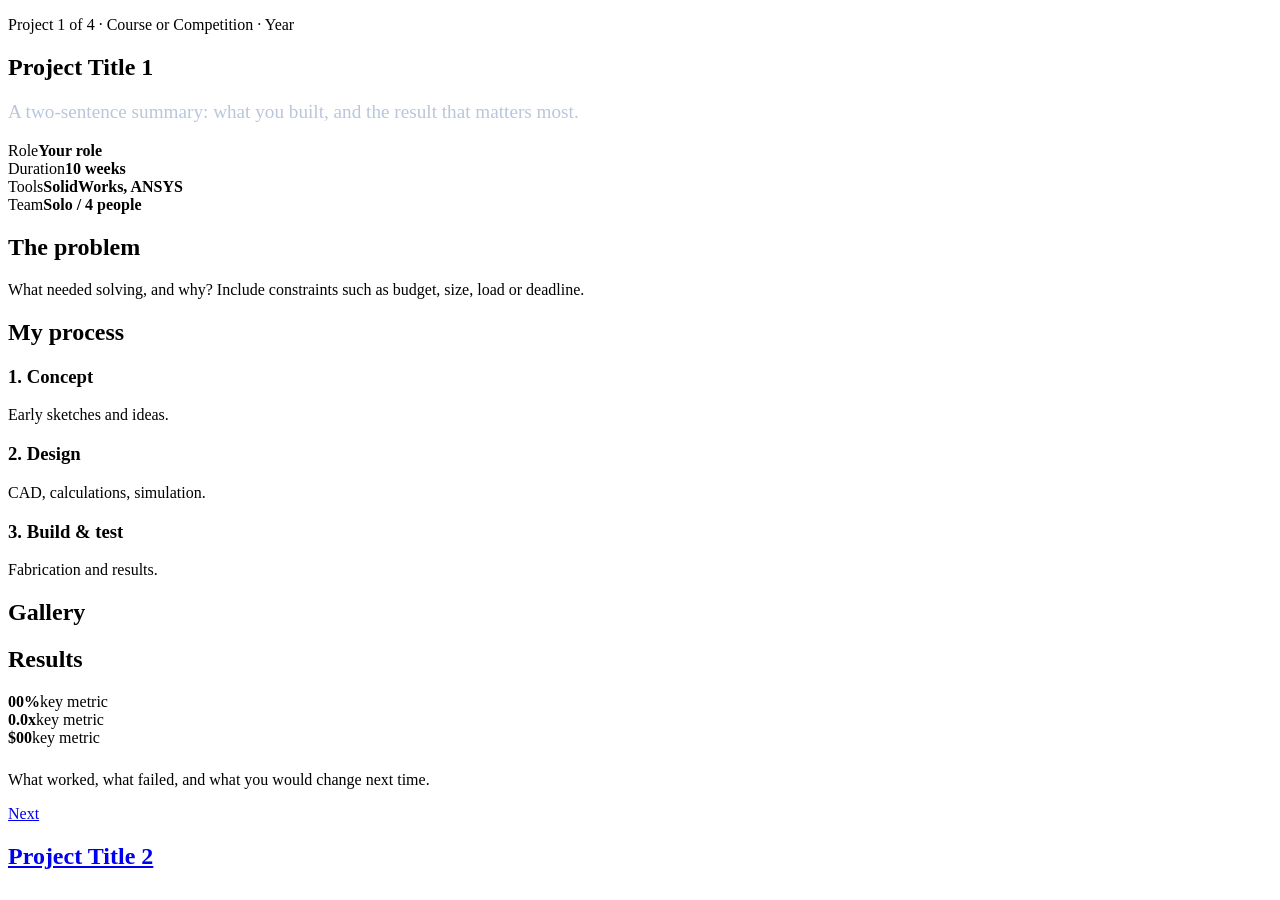
==== project-1.html @ be5bfb6a "Add files via upload" ====
<!doctype html><html lang="en"><head><title>Project Title 1 | Your Name</title><meta charset="utf-8"><meta name="viewport" content="width=device-width,initial-scale=1"><link rel="preconnect" href="https://fonts.googleapis.com"><link rel="preconnect" href="https://fonts.gstatic.com" crossorigin><link href="https://fonts.googleapis.com/css2?family=Bricolage+Grotesque:opsz,wght@12..96,400;12..96,700&family=IBM+Plex+Mono&display=swap" rel="stylesheet"><link rel="stylesheet" href="css/style.css"><script src="js/main.js" defer></script></head><body>
<header id="nav" class="nav"></header>
<main>
<section class="p-hero"><div class="wrap"><p class="mono">Project 1 of 4 · Course or Competition · Year</p>
<h1>Project Title 1</h1><p style="max-width:620px;color:#b9c6db;font-size:1.2rem">A two-sentence summary: what you built, and the result that matters most.</p>
<div class="meta"><div><span class="mono">Role</span><b>Your role</b></div><div><span class="mono">Duration</span><b>10 weeks</b></div><div><span class="mono">Tools</span><b>SolidWorks, ANSYS</b></div><div><span class="mono">Team</span><b>Solo / 4 people</b></div></div>
<figure class="ph rv" data-label="Hero image or render · 1600×900"><!-- <img src="assets/p1-hero.jpg" alt="Describe image"> --></figure></div></section>

<section class="wrap">
<div class="blk rv"><h2>The problem</h2><div><p>What needed solving, and why? Include constraints such as budget, size, load or deadline.</p></div></div>
<div class="blk rv"><h2>My process</h2><div class="steps">
<div><figure class="ph" data-label="Sketch · 800×500"></figure><h3>1. Concept</h3><p>Early sketches and ideas.</p></div>
<div><figure class="ph" data-label="CAD · 800×500"></figure><h3>2. Design</h3><p>CAD, calculations, simulation.</p></div>
<div><figure class="ph" data-label="Prototype · 800×500"></figure><h3>3. Build &amp; test</h3><p>Fabrication and results.</p></div></div></div>
<div class="blk rv"><h2>Gallery</h2><div class="gal"><figure class="ph" data-label="Large image · 1200×900"></figure><figure class="ph" data-label="Detail · 800×500"></figure><figure class="ph" data-label="Detail · 800×500"></figure></div></div>
<div class="blk rv"><h2>Results</h2><div><div class="res"><div><b>00%</b><span class="mono">key metric</span></div><div><b>0.0x</b><span class="mono">key metric</span></div><div><b>$00</b><span class="mono">key metric</span></div></div><p style="margin-top:24px">What worked, what failed, and what you would change next time.</p></div></div>
</section>
<a class="next" href="project-2.html"><span class="mono">Next</span><h2>Project Title 2</h2></a>
</main><footer id="foot"></footer></body></html>
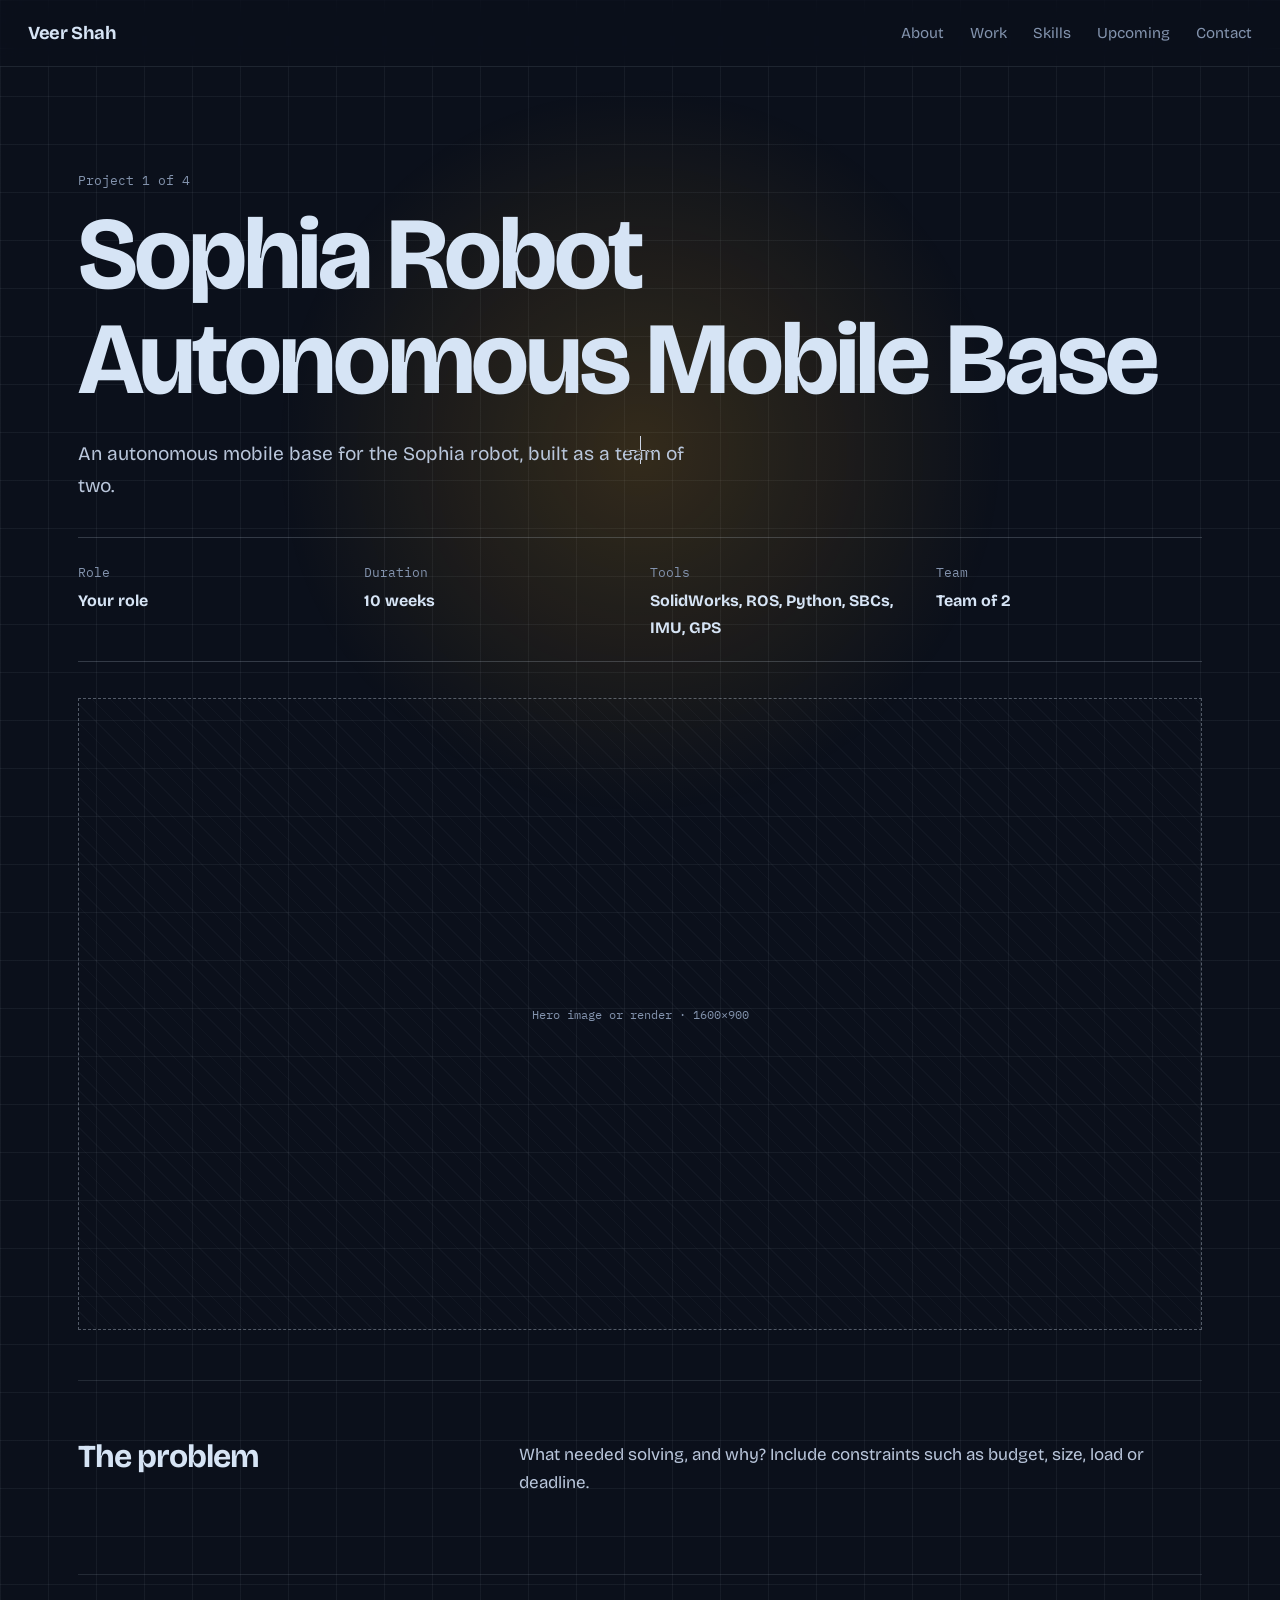
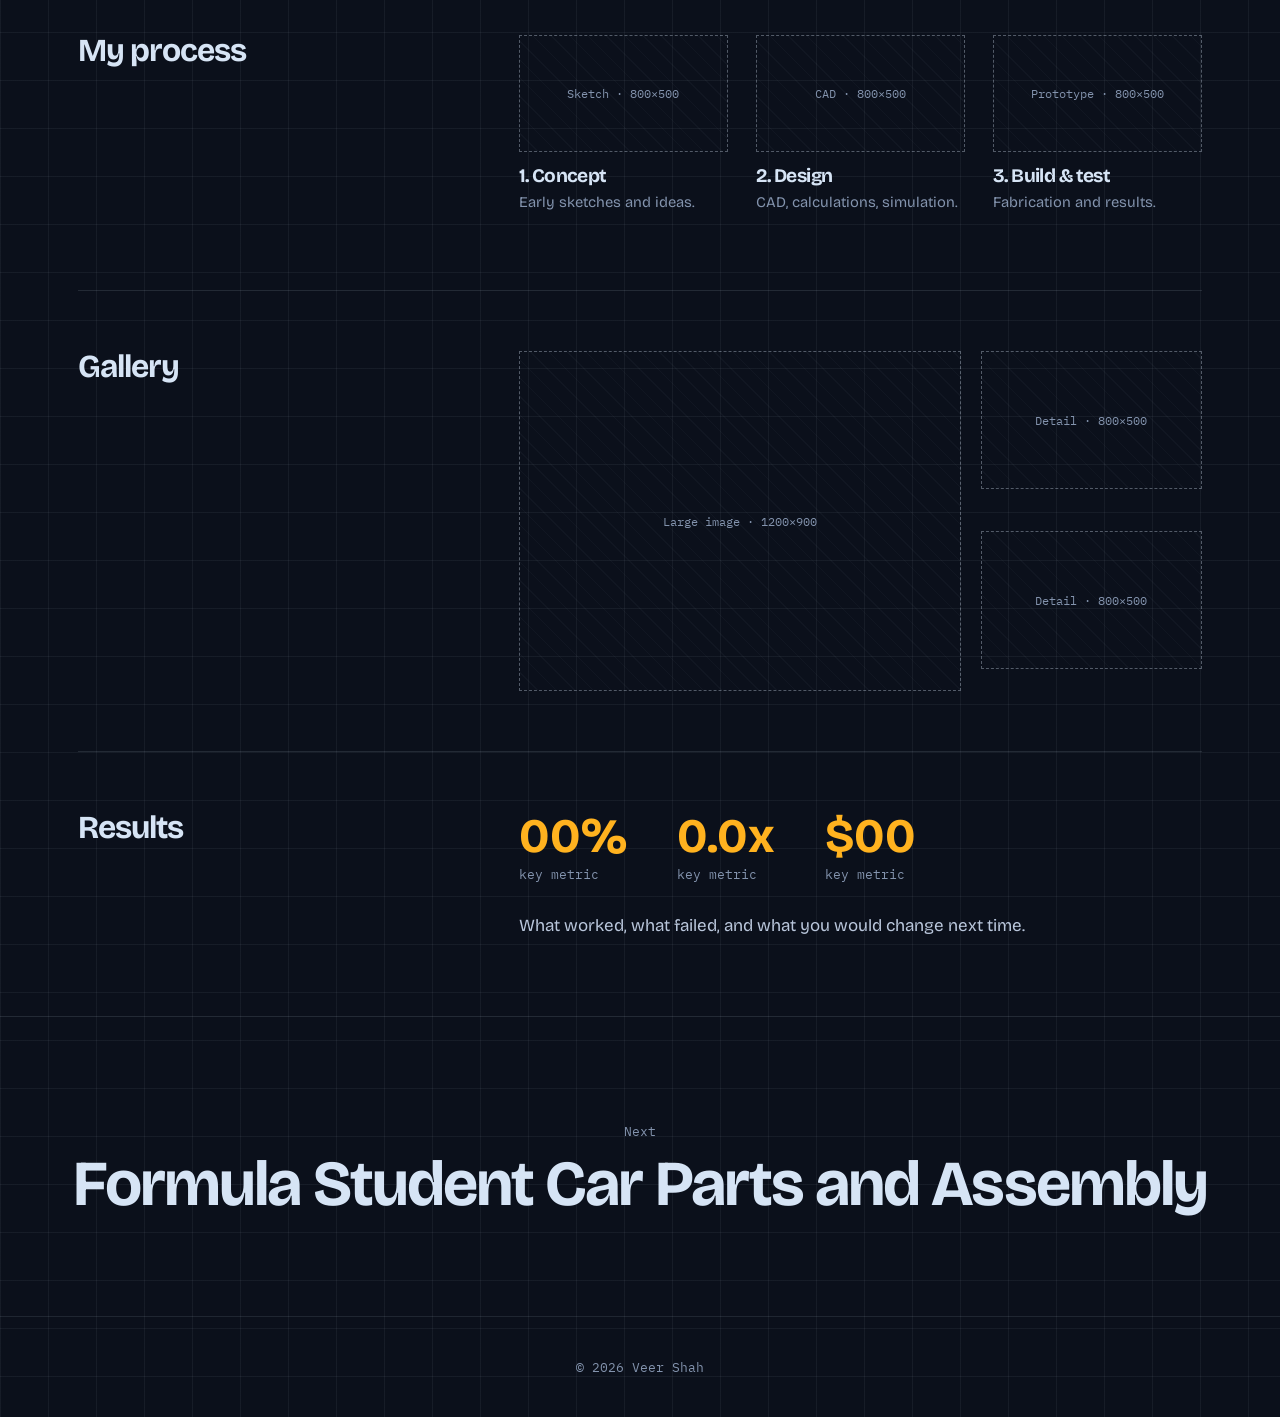
==== commit 9713d5bf: "Add files via upload" ====
--- a/project-1.html
+++ b/project-1.html
@@ -1,9 +1,9 @@
-<!doctype html><html lang="en"><head><title>Project Title 1 | Your Name</title><meta charset="utf-8"><meta name="viewport" content="width=device-width,initial-scale=1"><link rel="preconnect" href="https://fonts.googleapis.com"><link rel="preconnect" href="https://fonts.gstatic.com" crossorigin><link href="https://fonts.googleapis.com/css2?family=Bricolage+Grotesque:opsz,wght@12..96,400;12..96,700&family=IBM+Plex+Mono&display=swap" rel="stylesheet"><link rel="stylesheet" href="css/style.css"><script src="js/main.js" defer></script></head><body>
+<!doctype html><html lang="en"><head><title>Sophia Robot Autonomous Mobile Base | Veer Shah</title><meta charset="utf-8"><meta name="viewport" content="width=device-width,initial-scale=1"><link rel="preconnect" href="https://fonts.googleapis.com"><link rel="preconnect" href="https://fonts.gstatic.com" crossorigin><link href="https://fonts.googleapis.com/css2?family=Bricolage+Grotesque:opsz,wght@12..96,400;12..96,700&family=IBM+Plex+Mono&display=swap" rel="stylesheet"><link rel="stylesheet" href="css/style.css"><script src="js/main.js" defer></script></head><body>
 <header id="nav" class="nav"></header>
 <main>
-<section class="p-hero"><div class="wrap"><p class="mono">Project 1 of 4 · Course or Competition · Year</p>
-<h1>Project Title 1</h1><p style="max-width:620px;color:#b9c6db;font-size:1.2rem">A two-sentence summary: what you built, and the result that matters most.</p>
-<div class="meta"><div><span class="mono">Role</span><b>Your role</b></div><div><span class="mono">Duration</span><b>10 weeks</b></div><div><span class="mono">Tools</span><b>SolidWorks, ANSYS</b></div><div><span class="mono">Team</span><b>Solo / 4 people</b></div></div>
+<section class="p-hero"><div class="wrap"><p class="mono">Project 1 of 4</p>
+<h1>Sophia Robot Autonomous Mobile Base</h1><p style="max-width:620px;color:#b9c6db;font-size:1.2rem">An autonomous mobile base for the Sophia robot, built as a team of two.</p>
+<div class="meta"><div><span class="mono">Role</span><b>Your role</b></div><div><span class="mono">Duration</span><b>10 weeks</b></div><div><span class="mono">Tools</span><b>SolidWorks, ROS, Python, SBCs, IMU, GPS</b></div><div><span class="mono">Team</span><b>Team of 2</b></div></div>
 <figure class="ph rv" data-label="Hero image or render · 1600×900"><!-- <img src="assets/p1-hero.jpg" alt="Describe image"> --></figure></div></section>
 
 <section class="wrap">
@@ -15,5 +15,5 @@
 <div class="blk rv"><h2>Gallery</h2><div class="gal"><figure class="ph" data-label="Large image · 1200×900"></figure><figure class="ph" data-label="Detail · 800×500"></figure><figure class="ph" data-label="Detail · 800×500"></figure></div></div>
 <div class="blk rv"><h2>Results</h2><div><div class="res"><div><b>00%</b><span class="mono">key metric</span></div><div><b>0.0x</b><span class="mono">key metric</span></div><div><b>$00</b><span class="mono">key metric</span></div></div><p style="margin-top:24px">What worked, what failed, and what you would change next time.</p></div></div>
 </section>
-<a class="next" href="project-2.html"><span class="mono">Next</span><h2>Project Title 2</h2></a>
+<a class="next" href="project-2.html"><span class="mono">Next</span><h2>Formula Student Car Parts and Assembly</h2></a>
 </main><footer id="foot"></footer></body></html>
--- a/css/style.css
+++ b/css/style.css
@@ -0,0 +1,79 @@
+/* ===== EDIT COLORS & FONTS HERE ===== */
+:root{--bg:#0b101b;--panel:#121a2b;--line:#d6e4f5;--mute:#8393ad;--acc:#ffb21f;--grid:rgba(214,228,245,.06);
+--disp:'Bricolage Grotesque',system-ui,sans-serif;--mono:'IBM Plex Mono',monospace;--mx:50%;--my:50%}
+*{box-sizing:border-box;margin:0}html{scroll-behavior:smooth}
+body{background:var(--bg);color:var(--line);font:400 17px/1.65 var(--disp);overflow-x:hidden;
+background-image:linear-gradient(var(--grid) 1px,transparent 1px),linear-gradient(90deg,var(--grid) 1px,transparent 1px);background-size:48px 48px}
+body::before{content:"";position:fixed;inset:0;pointer-events:none;z-index:0;
+background:radial-gradient(520px circle at var(--mx) var(--my),rgba(255,178,31,.17),transparent 70%)}
+a{color:inherit;text-decoration:none}main,header,footer,section{position:relative;z-index:1}
+.wrap{max-width:1180px;margin:0 auto;padding:0 28px}
+h1,h2,h3{font-weight:700;line-height:1.02;letter-spacing:-.03em}
+h2{font-size:clamp(2.2rem,5vw,4rem);margin-bottom:28px}
+.mono{font-family:var(--mono);font-size:.8rem;color:var(--mute)}
+.acc{color:var(--acc)}
+.nav{position:fixed;top:0;left:0;right:0;z-index:50;display:flex;justify-content:space-between;align-items:center;padding:18px 28px;backdrop-filter:blur(10px);background:rgba(11,16,27,.6);border-bottom:1px solid rgba(214,228,245,.1)}
+.nav b{font-size:1.15rem;letter-spacing:-.02em}.nav ul{display:flex;gap:26px;list-style:none;padding:0}
+.nav a.l{font-size:.95rem;color:var(--mute);position:relative;transition:color .2s}
+.nav a.l:hover{color:var(--line)}.nav a.l::after{content:"";position:absolute;left:0;bottom:-4px;height:1px;width:0;background:var(--acc);transition:width .3s}.nav a.l:hover::after{width:100%}
+.hero{min-height:100vh;display:flex;align-items:center;overflow:hidden}
+#hero-canvas{position:absolute;inset:0;width:100%;height:100%}
+.hero .wrap{position:relative;pointer-events:none}.hero a{pointer-events:auto}
+.hero h1{font-size:clamp(3.4rem,11vw,9.5rem);margin:14px 0 22px}
+.hero h1 span{display:inline-block;opacity:0;transform:translateY(60%) rotate(4deg);animation:drop .9s cubic-bezier(.2,.9,.2,1) forwards}
+@keyframes drop{to{opacity:1;transform:none}}
+.hero p.sub{max-width:520px;color:var(--mute);font-size:1.15rem}
+.btn{display:inline-block;margin-top:30px;padding:14px 26px;border:1px solid var(--acc);color:var(--acc);font-weight:600;transition:background .25s,color .25s}
+.btn:hover{background:var(--acc);color:var(--bg)}
+.dim{position:absolute;left:28px;right:28px;bottom:34px;display:flex;align-items:center;gap:12px;z-index:2}
+.dim i{flex:1;height:1px;background:var(--mute);transform-origin:left;animation:grow 2s .8s both}
+@keyframes grow{from{transform:scaleX(0)}}
+section.s{padding:130px 0}
+.about{display:grid;grid-template-columns:5fr 6fr;gap:60px;align-items:center}
+.about p{margin-bottom:18px;color:#b9c6db}
+.likes{display:grid;grid-template-columns:repeat(3,1fr);margin-top:34px;border-top:1px solid rgba(214,228,245,.2)}
+.likes div{padding:20px 18px 0 0}.likes h3{font-size:1.1rem;margin-bottom:6px}.likes p{font-size:.9rem;color:var(--mute);margin:0}
+.stats{display:flex;gap:60px;flex-wrap:wrap;margin-top:60px;padding-top:30px;border-top:1px solid rgba(214,228,245,.2)}
+.stats b{display:block;font-size:3.4rem;line-height:1;color:var(--acc)}
+.ph{position:relative;aspect-ratio:16/9;border:1px dashed rgba(214,228,245,.35);background:repeating-linear-gradient(45deg,transparent 0 12px,rgba(214,228,245,.03) 12px 13px);overflow:hidden;display:grid;place-items:center;transition:border-color .3s}
+.ph::after{content:attr(data-label);font:.75rem var(--mono);color:var(--mute);text-align:center;padding:0 12px}
+.ph:has(img)::after{display:none}.ph img{position:absolute;inset:0;width:100%;height:100%;object-fit:cover}
+.ph.sq{aspect-ratio:4/5}
+.cards{display:grid;grid-template-columns:repeat(2,1fr);gap:34px}
+.card{display:block;transition:transform .35s cubic-bezier(.2,.9,.2,1)}
+.card:hover .ph{border-color:var(--acc)}
+.card h3{font-size:1.7rem;margin:16px 0 4px;display:flex;justify-content:space-between}
+.card h3 em{font-style:normal;color:var(--acc);transition:transform .3s}.card:hover h3 em{transform:translate(6px,-6px)}
+.card p{color:var(--mute);font-size:.95rem}
+.tags{display:flex;gap:8px;flex-wrap:wrap;margin-top:10px}.tags span{font:.72rem var(--mono);border:1px solid rgba(214,228,245,.25);padding:3px 10px;color:var(--mute)}
+.card.up{grid-column:1/-1}.card.up .ph{aspect-ratio:21/6;border-color:var(--acc)}
+.marq{overflow:hidden;border-block:1px solid rgba(214,228,245,.2);padding:22px 0;margin-bottom:50px}
+.marq div{display:flex;gap:60px;width:max-content;animation:mq 28s linear infinite;font-size:2.6rem;font-weight:700;letter-spacing:-.03em;color:transparent;-webkit-text-stroke:1px var(--line)}
+@keyframes mq{to{transform:translateX(-50%)}}
+.skills{display:grid;grid-template-columns:repeat(3,1fr);gap:40px}.skills h3{font-size:1.2rem;margin-bottom:12px}
+.skills ul{padding:0}.skills li{list-style:none;display:flex;justify-content:space-between;padding:9px 0;border-bottom:1px solid rgba(214,228,245,.12);font-size:.95rem}
+.skills li i{width:90px;height:4px;background:rgba(214,228,245,.15);align-self:center;position:relative}
+.skills li i::after{content:"";position:absolute;inset:0;width:var(--lv,70%);background:var(--acc);transform-origin:left;transform:scaleX(0);transition:transform 1.2s cubic-bezier(.2,.9,.2,1)}
+.skills.in li i::after{transform:scaleX(1)}
+.contact{text-align:center}.contact a.big{display:inline-block;font-size:clamp(1.8rem,6vw,4.6rem);font-weight:700;letter-spacing:-.03em;border-bottom:2px solid var(--acc);transition:color .3s,transform .2s}
+.contact a.big:hover{color:var(--acc)}.links{display:flex;gap:34px;justify-content:center;margin-top:36px}
+.links a{color:var(--mute);transition:color .2s}.links a:hover{color:var(--acc)}
+footer{padding:36px 28px;text-align:center;border-top:1px solid rgba(214,228,245,.1)}
+.p-hero{padding:170px 0 50px}.p-hero h1{font-size:clamp(2.8rem,8vw,7rem);margin:12px 0 26px}
+.meta{display:grid;grid-template-columns:repeat(4,1fr);gap:20px;margin:36px 0;border-block:1px solid rgba(214,228,245,.2);padding:20px 0}
+.meta b{display:block;font-size:1rem;margin-top:2px}
+.blk{display:grid;grid-template-columns:4fr 7fr;gap:50px;padding:60px 0;border-top:1px solid rgba(214,228,245,.12)}
+.blk h2{font-size:2rem;margin:0}.blk p{color:#b9c6db;margin-bottom:16px;max-width:640px}
+.steps{display:grid;grid-template-columns:repeat(3,1fr);gap:28px}.steps h3{margin:14px 0 4px;font-size:1.2rem}.steps p{font-size:.92rem;color:var(--mute)}
+.gal{display:grid;grid-template-columns:2fr 1fr;gap:20px}.gal .ph:first-child{grid-row:span 2;aspect-ratio:auto;min-height:340px}.gal .ph{aspect-ratio:16/10}
+.res{display:flex;gap:50px;flex-wrap:wrap}.res b{display:block;font-size:3rem;color:var(--acc);line-height:1}
+.next{display:block;padding:100px 0;text-align:center;border-top:1px solid rgba(214,228,245,.12)}
+.next h2{margin:6px 0 0;transition:color .3s}.next:hover h2{color:var(--acc)}
+.bar{height:6px;background:rgba(214,228,245,.15);margin:10px 0 4px}.bar i{display:block;height:100%;background:var(--acc);width:var(--p,40%);transform-origin:left;animation:grow 1.6s both}
+#cur{position:fixed;z-index:99;pointer-events:none;left:0;top:0;mix-blend-mode:difference}
+#cur::before,#cur::after{content:"";position:absolute;background:#fff}#cur::before{left:-14px;top:0;width:28px;height:1px}#cur::after{top:-14px;left:0;height:28px;width:1px}
+#cur span{position:absolute;left:12px;top:10px;font:.65rem var(--mono);color:#fff;white-space:nowrap}
+.rv{opacity:0;transform:translateY(34px);transition:opacity .9s,transform .9s cubic-bezier(.2,.9,.2,1)}.rv.in{opacity:1;transform:none}
+:focus-visible{outline:2px solid var(--acc);outline-offset:4px}
+@media(max-width:820px){.about,.blk,.cards,.skills,.steps,.gal{grid-template-columns:1fr}.meta{grid-template-columns:1fr 1fr}.likes{grid-template-columns:1fr}.nav ul{display:none}#cur{display:none}}
+@media(prefers-reduced-motion:reduce){*{animation:none!important;transition:none!important}.rv,.hero h1 span{opacity:1;transform:none}}
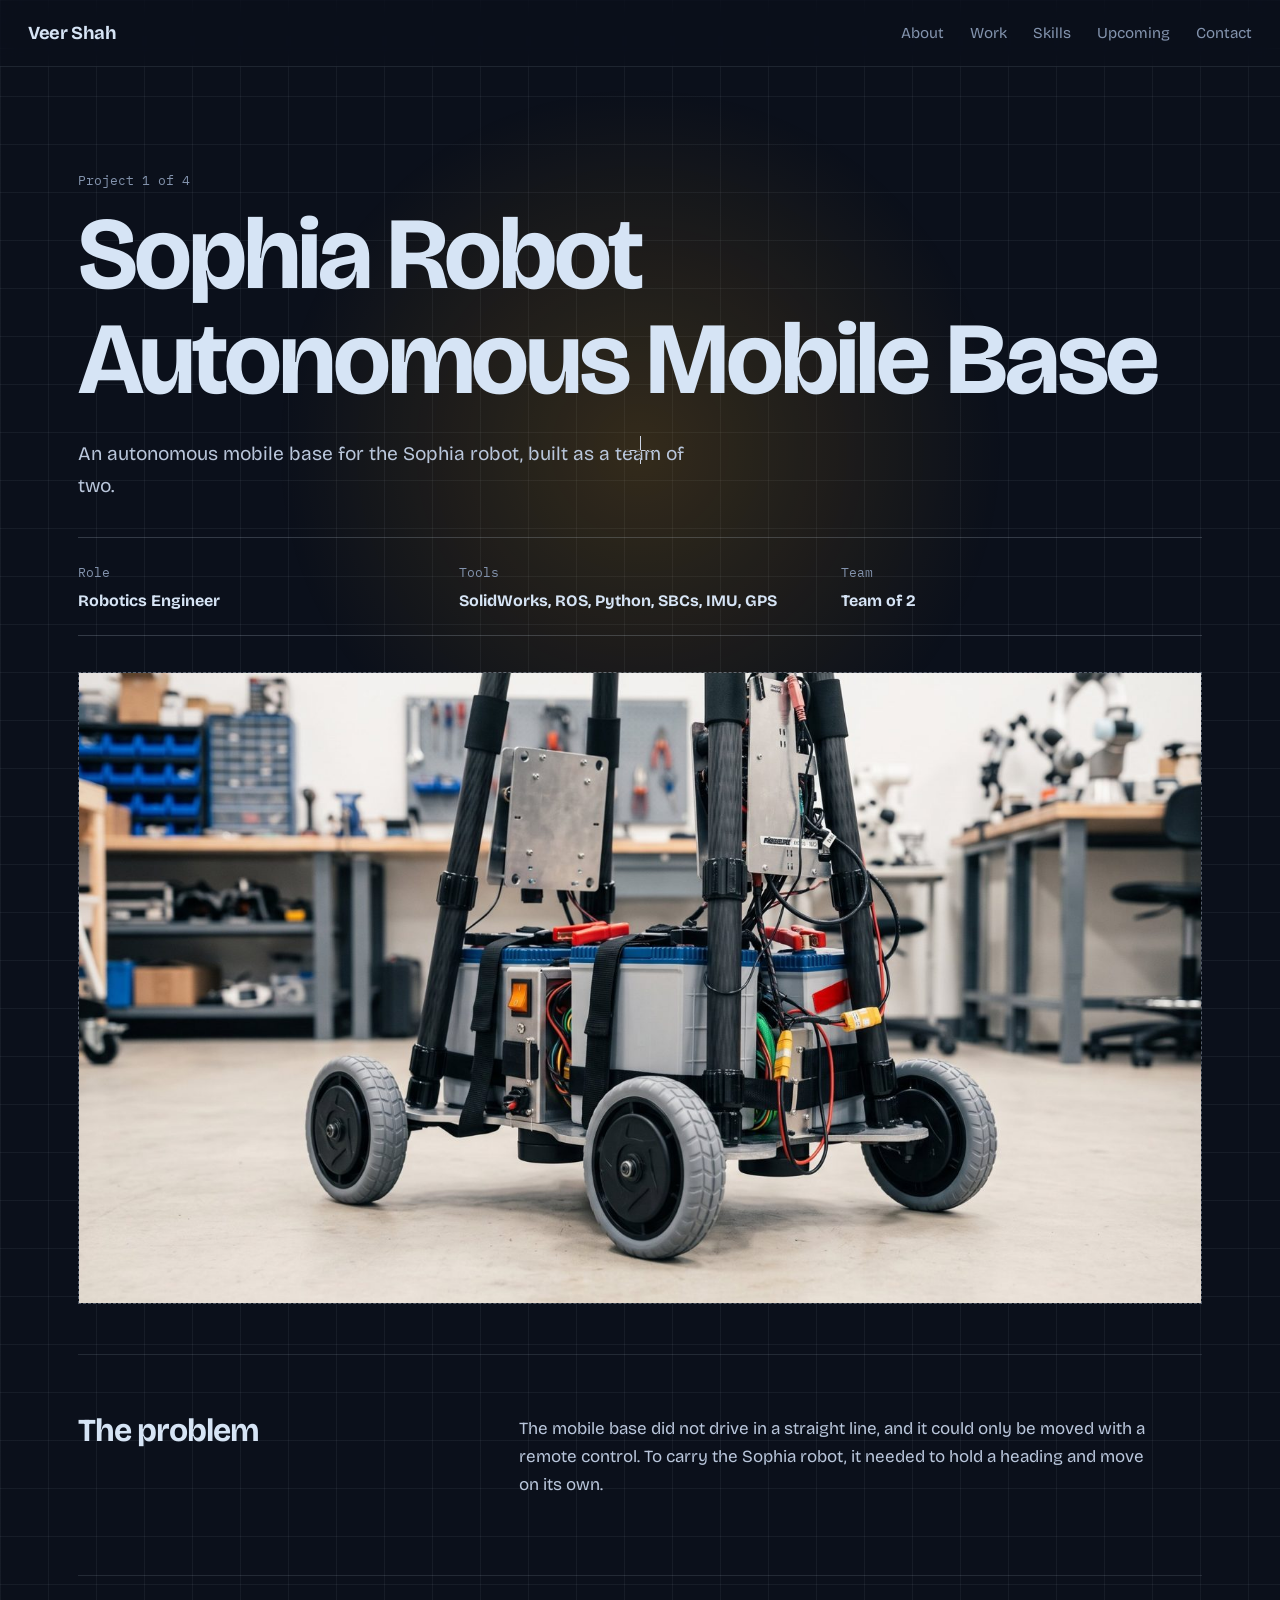
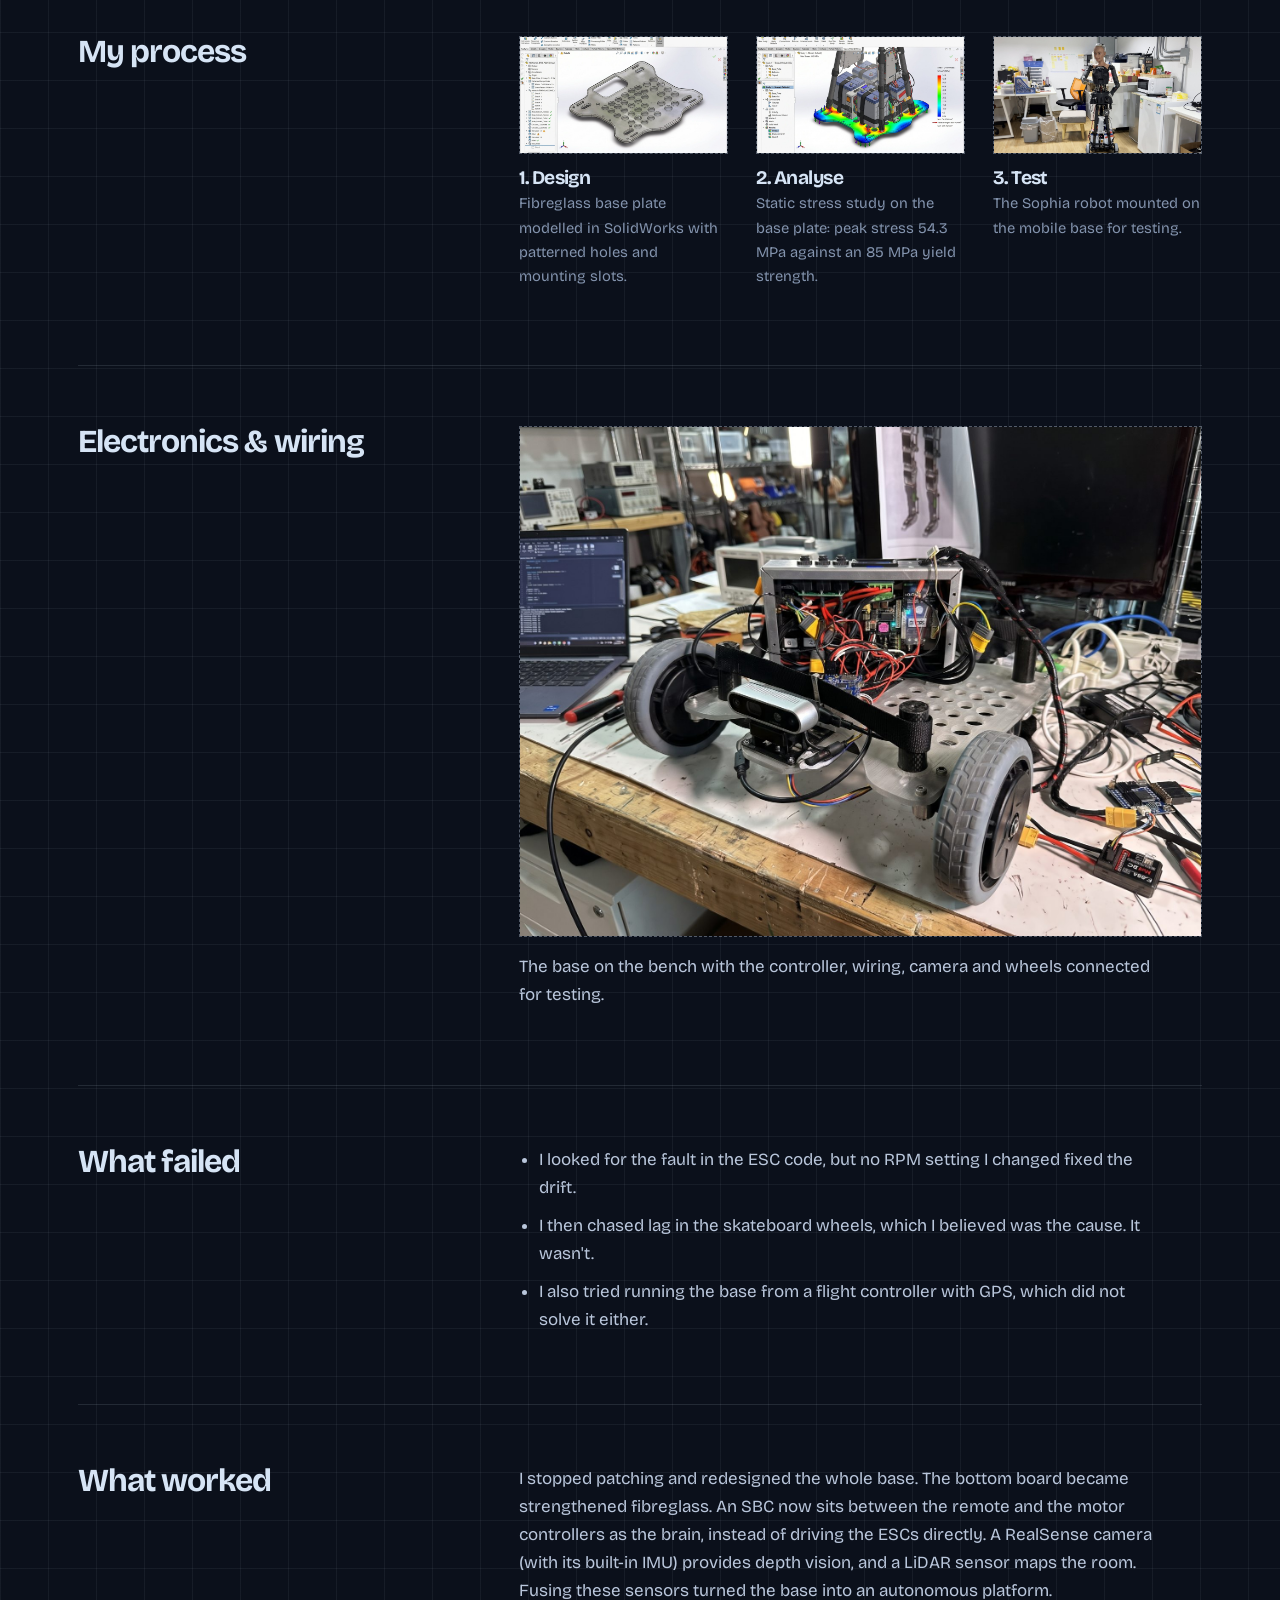
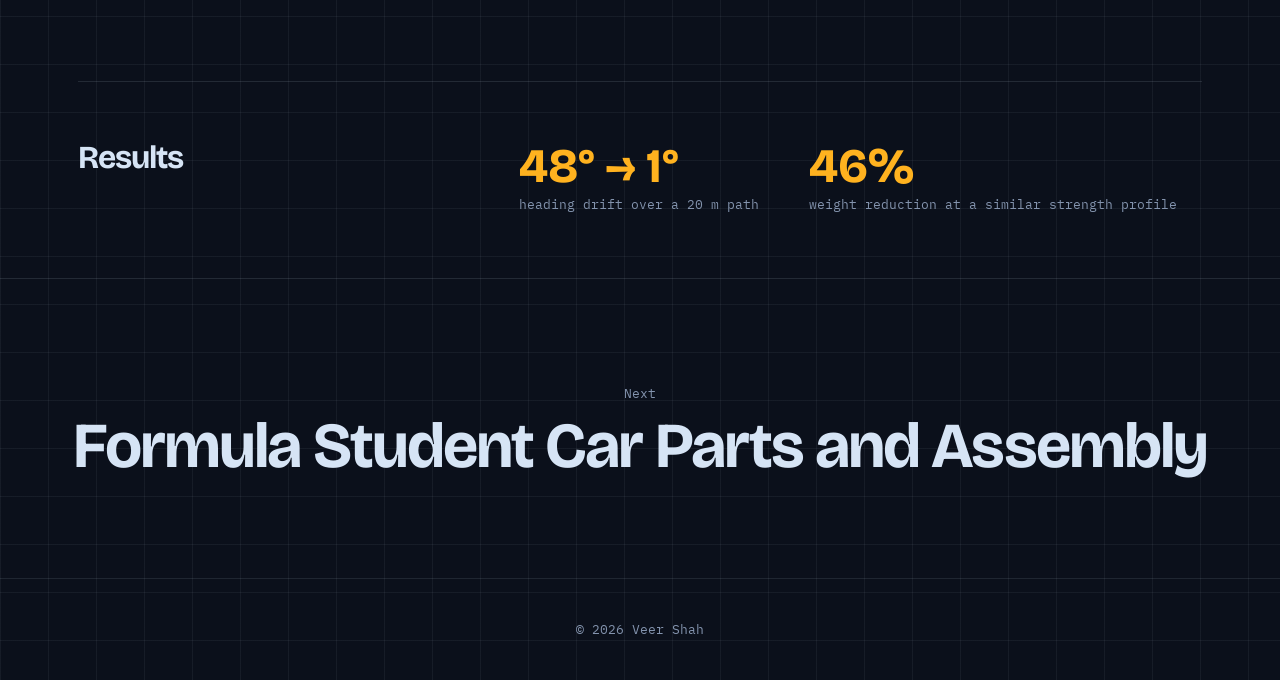
==== commit c34f2ee3: "Add files via upload" ====
--- a/project-1.html
+++ b/project-1.html
@@ -3,17 +3,16 @@
 <main>
 <section class="p-hero"><div class="wrap"><p class="mono">Project 1 of 4</p>
 <h1>Sophia Robot Autonomous Mobile Base</h1><p style="max-width:620px;color:#b9c6db;font-size:1.2rem">An autonomous mobile base for the Sophia robot, built as a team of two.</p>
-<div class="meta"><div><span class="mono">Role</span><b>Your role</b></div><div><span class="mono">Duration</span><b>10 weeks</b></div><div><span class="mono">Tools</span><b>SolidWorks, ROS, Python, SBCs, IMU, GPS</b></div><div><span class="mono">Team</span><b>Team of 2</b></div></div>
-<figure class="ph rv" data-label="Hero image or render · 1600×900"><!-- <img src="assets/p1-hero.jpg" alt="Describe image"> --></figure></div></section>
+<div class="meta" style="grid-template-columns:repeat(3,1fr)"><div><span class="mono">Role</span><b>Robotics Engineer</b></div><div><span class="mono">Tools</span><b>SolidWorks, ROS, Python, SBCs, IMU, GPS</b></div><div><span class="mono">Team</span><b>Team of 2</b></div></div>
+<figure class="ph rv"><img src="assets/p1-hero.jpg" alt="Sophia robot mobile base with four wheels, batteries and carbon fibre tripod legs" ></figure></div></section>
 
 <section class="wrap">
-<div class="blk rv"><h2>The problem</h2><div><p>What needed solving, and why? Include constraints such as budget, size, load or deadline.</p></div></div>
-<div class="blk rv"><h2>My process</h2><div class="steps">
-<div><figure class="ph" data-label="Sketch · 800×500"></figure><h3>1. Concept</h3><p>Early sketches and ideas.</p></div>
-<div><figure class="ph" data-label="CAD · 800×500"></figure><h3>2. Design</h3><p>CAD, calculations, simulation.</p></div>
-<div><figure class="ph" data-label="Prototype · 800×500"></figure><h3>3. Build &amp; test</h3><p>Fabrication and results.</p></div></div></div>
-<div class="blk rv"><h2>Gallery</h2><div class="gal"><figure class="ph" data-label="Large image · 1200×900"></figure><figure class="ph" data-label="Detail · 800×500"></figure><figure class="ph" data-label="Detail · 800×500"></figure></div></div>
-<div class="blk rv"><h2>Results</h2><div><div class="res"><div><b>00%</b><span class="mono">key metric</span></div><div><b>0.0x</b><span class="mono">key metric</span></div><div><b>$00</b><span class="mono">key metric</span></div></div><p style="margin-top:24px">What worked, what failed, and what you would change next time.</p></div></div>
+<div class="blk rv"><h2>The problem</h2><div><p>The mobile base did not drive in a straight line, and it could only be moved with a remote control. To carry the Sophia robot, it needed to hold a heading and move on its own.</p></div></div>
+<div class="blk rv"><h2>My process</h2><div class="steps"><div><figure class="ph"><img src="assets/p1-cad.jpg" alt="SolidWorks model of the fiberglass base plate" loading="lazy"></figure><h3>1. Design</h3><p>Fibreglass base plate modelled in SolidWorks with patterned holes and mounting slots.</p></div><div><figure class="ph"><img src="assets/p1-fea.jpg" alt="SolidWorks Simulation stress plot on the base plate" loading="lazy"></figure><h3>2. Analyse</h3><p>Static stress study on the base plate: peak stress 54.3 MPa against an 85 MPa yield strength.</p></div><div><figure class="ph"><img src="assets/p1-testing.jpg" alt="Sophia robot standing on the mobile base during testing" loading="lazy"></figure><h3>3. Test</h3><p>The Sophia robot mounted on the mobile base for testing.</p></div></div></div>
+<div class="blk rv"><h2>Electronics &amp; wiring</h2><div><figure class="ph fit"><img src="assets/p1-wiring.jpg" alt="Mobile base on the workbench with controller, wiring, camera and wheels" loading="lazy"></figure><p style="margin-top:16px">The base on the bench with the controller, wiring, camera and wheels connected for testing.</p></div></div>
+<div class="blk rv"><h2>What failed</h2><div><ul><li>I looked for the fault in the ESC code, but no RPM setting I changed fixed the drift.</li><li>I then chased lag in the skateboard wheels, which I believed was the cause. It wasn't.</li><li>I also tried running the base from a flight controller with GPS, which did not solve it either.</li></ul></div></div>
+<div class="blk rv"><h2>What worked</h2><div><p>I stopped patching and redesigned the whole base. The bottom board became strengthened fibreglass. An SBC now sits between the remote and the motor controllers as the brain, instead of driving the ESCs directly. A RealSense camera (with its built-in IMU) provides depth vision, and a LiDAR sensor maps the room. Fusing these sensors turned the base into an autonomous platform.</p></div></div>
+<div class="blk rv"><h2>Results</h2><div><div class="res"><div><b>48° → 1°</b><span class="mono">heading drift over a 20 m path</span></div><div><b>46%</b><span class="mono">weight reduction at a similar strength profile</span></div></div></div></div>
 </section>
 <a class="next" href="project-2.html"><span class="mono">Next</span><h2>Formula Student Car Parts and Assembly</h2></a>
 </main><footer id="foot"></footer></body></html>
--- a/css/style.css
+++ b/css/style.css
@@ -77,3 +77,5 @@
 :focus-visible{outline:2px solid var(--acc);outline-offset:4px}
 @media(max-width:820px){.about,.blk,.cards,.skills,.steps,.gal{grid-template-columns:1fr}.meta{grid-template-columns:1fr 1fr}.likes{grid-template-columns:1fr}.nav ul{display:none}#cur{display:none}}
 @media(prefers-reduced-motion:reduce){*{animation:none!important;transition:none!important}.rv,.hero h1 span{opacity:1;transform:none}}
+.ph.fit{aspect-ratio:auto;display:block}.ph.fit img{position:static;height:auto;display:block}
+.blk ul{padding-left:20px;color:#b9c6db;max-width:640px}.blk li{margin-bottom:10px}
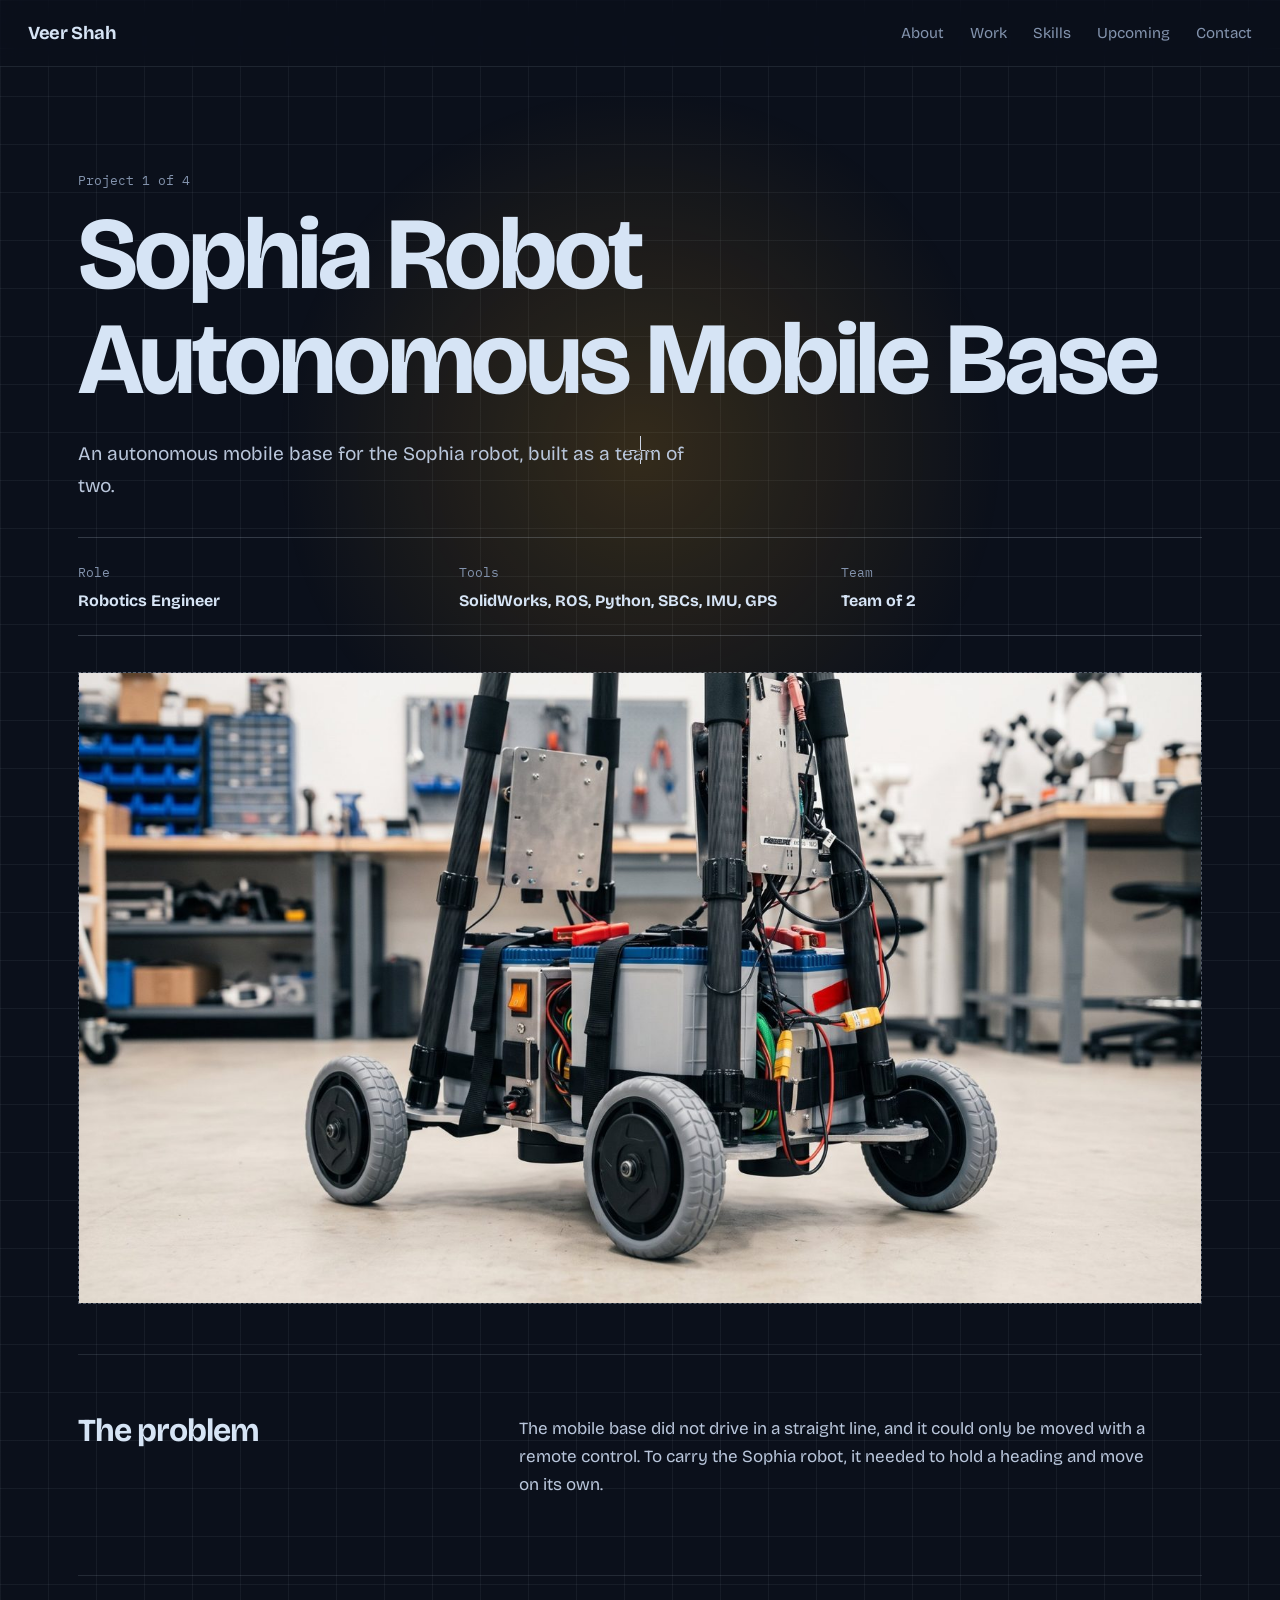
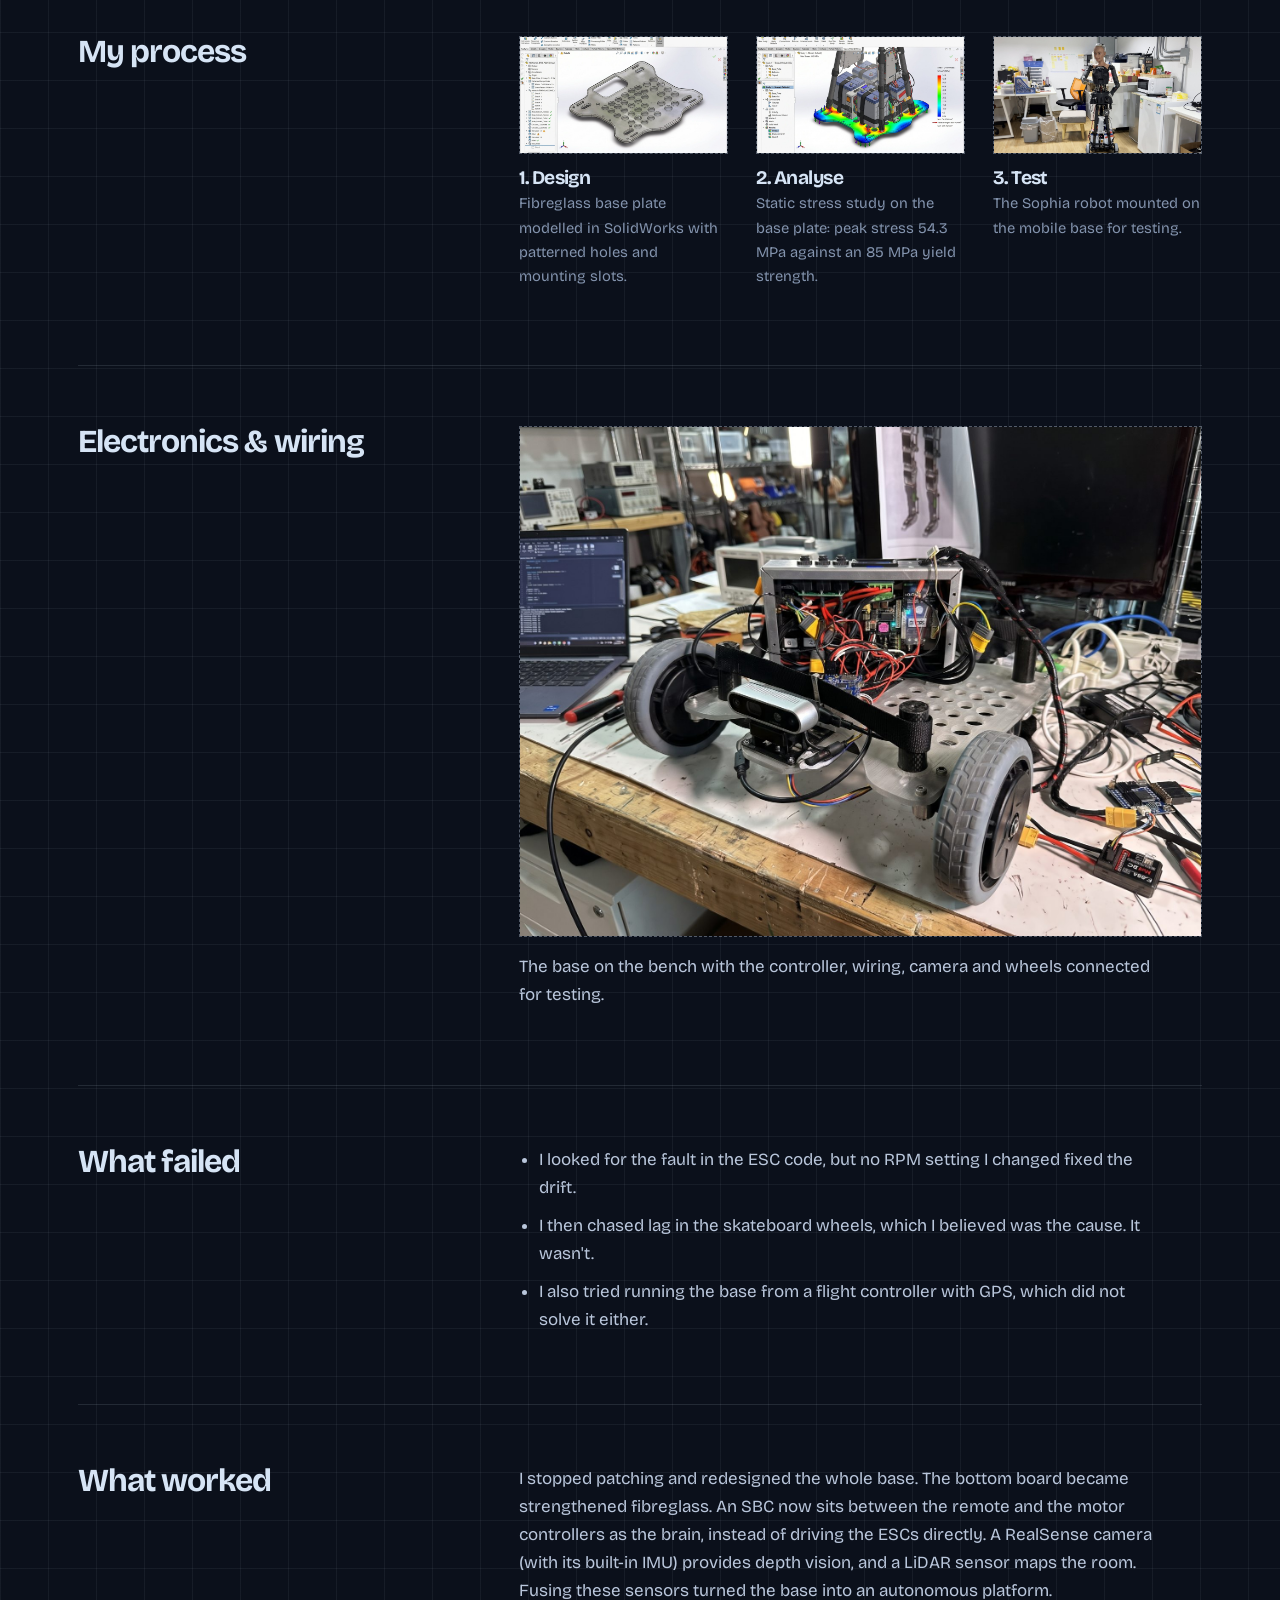
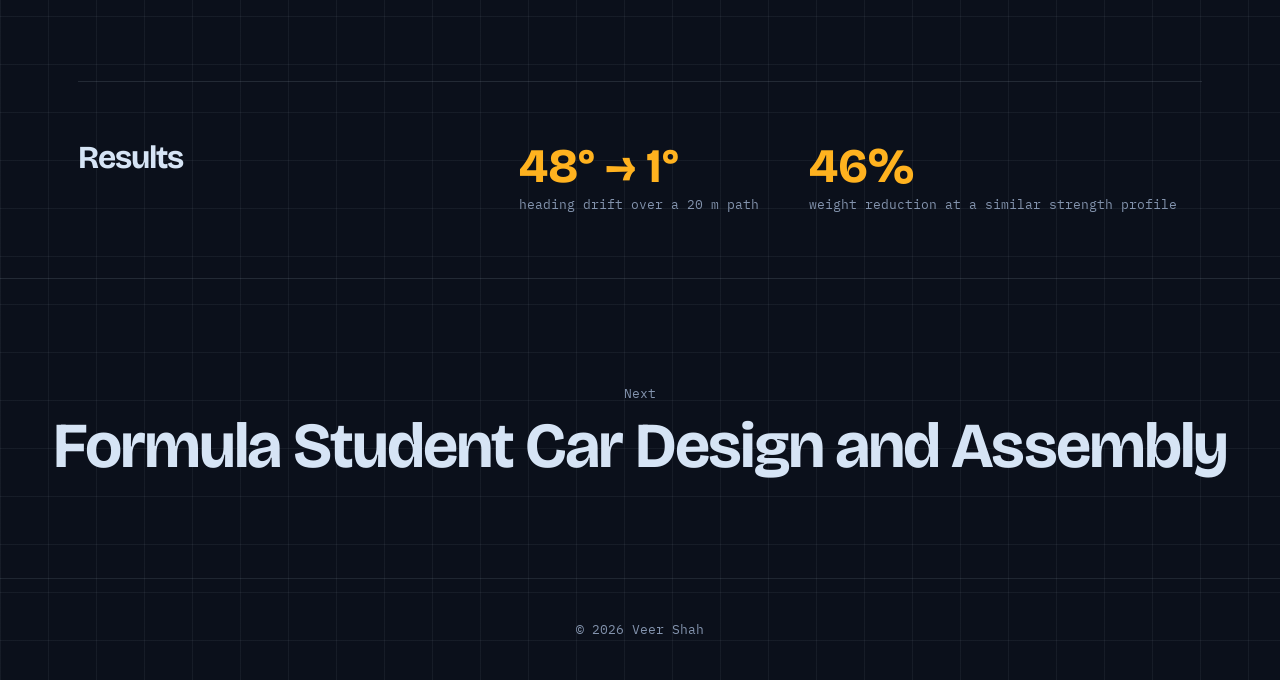
==== commit 5f41a4a2: "Add files via upload" ====
--- a/project-1.html
+++ b/project-1.html
@@ -14,5 +14,5 @@
 <div class="blk rv"><h2>What worked</h2><div><p>I stopped patching and redesigned the whole base. The bottom board became strengthened fibreglass. An SBC now sits between the remote and the motor controllers as the brain, instead of driving the ESCs directly. A RealSense camera (with its built-in IMU) provides depth vision, and a LiDAR sensor maps the room. Fusing these sensors turned the base into an autonomous platform.</p></div></div>
 <div class="blk rv"><h2>Results</h2><div><div class="res"><div><b>48° → 1°</b><span class="mono">heading drift over a 20 m path</span></div><div><b>46%</b><span class="mono">weight reduction at a similar strength profile</span></div></div></div></div>
 </section>
-<a class="next" href="project-2.html"><span class="mono">Next</span><h2>Formula Student Car Parts and Assembly</h2></a>
+<a class="next" href="project-2.html"><span class="mono">Next</span><h2>Formula Student Car Design and Assembly</h2></a>
 </main><footer id="foot"></footer></body></html>
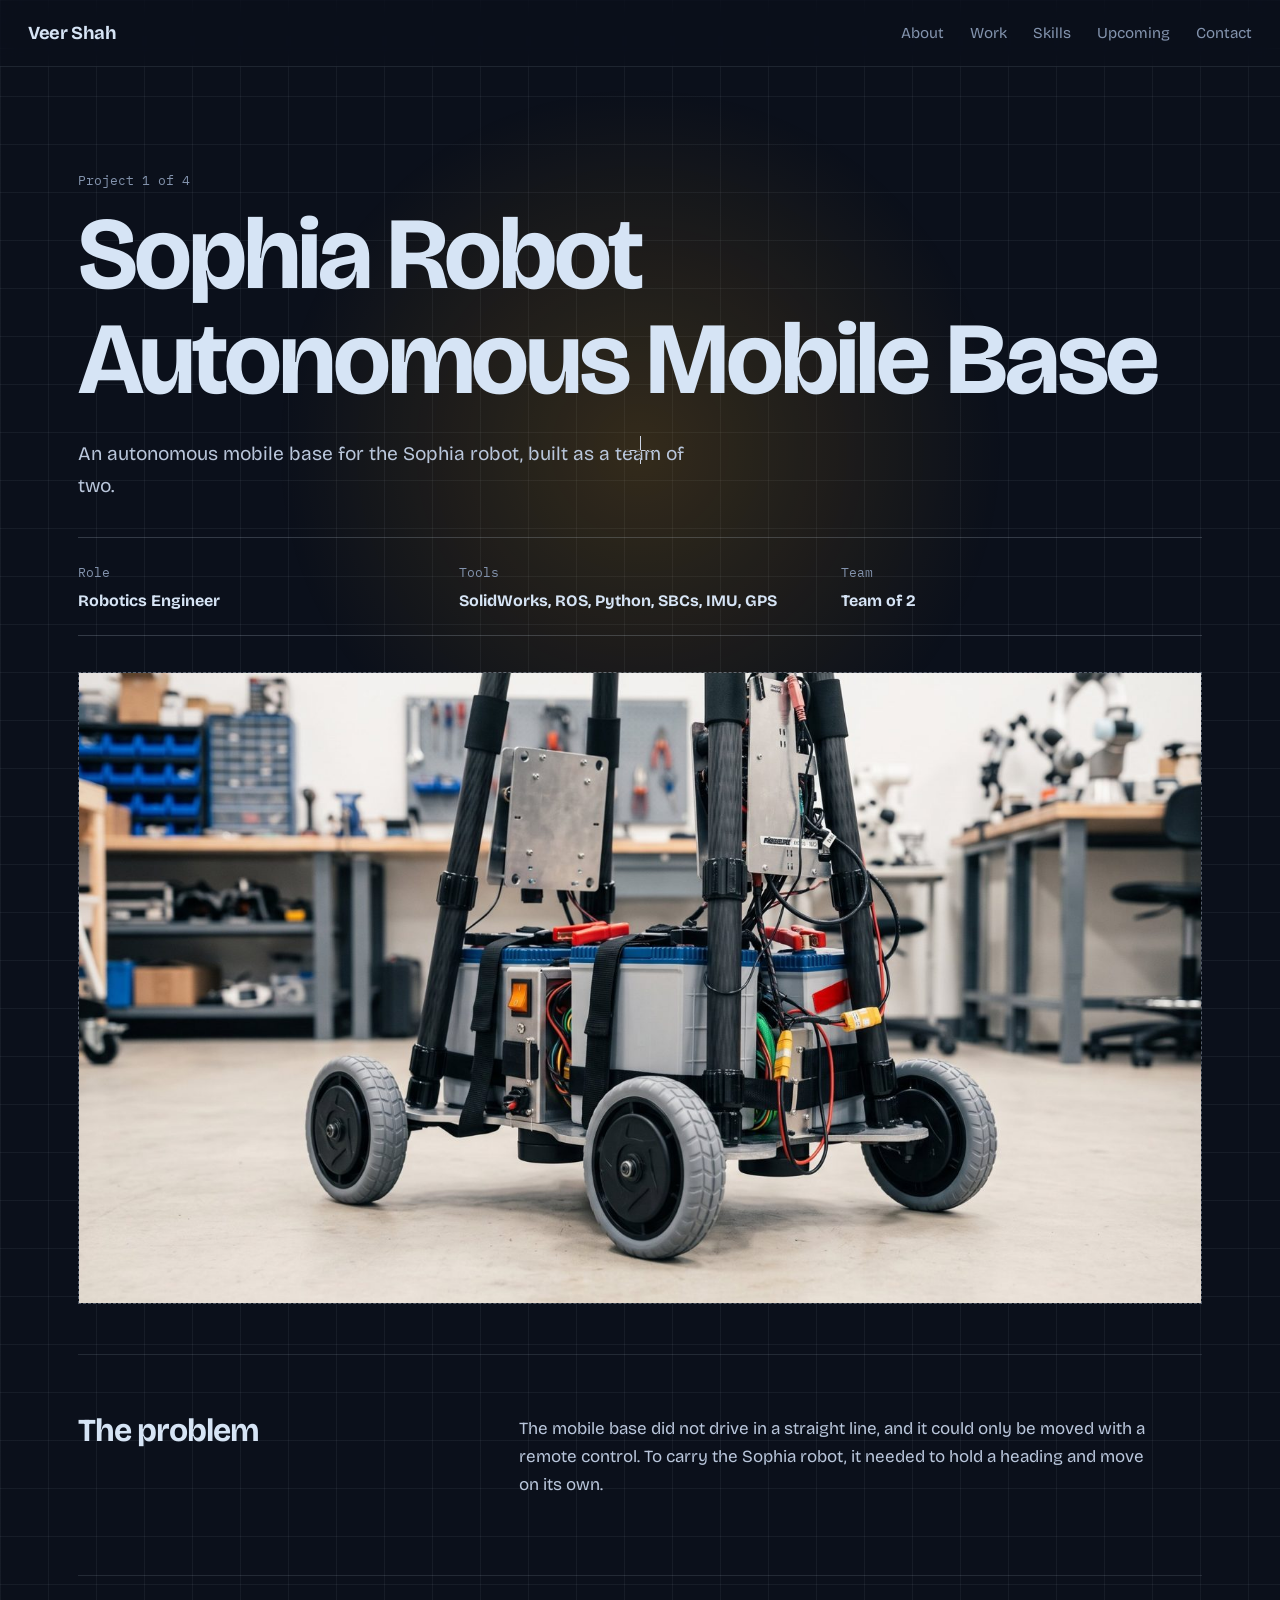
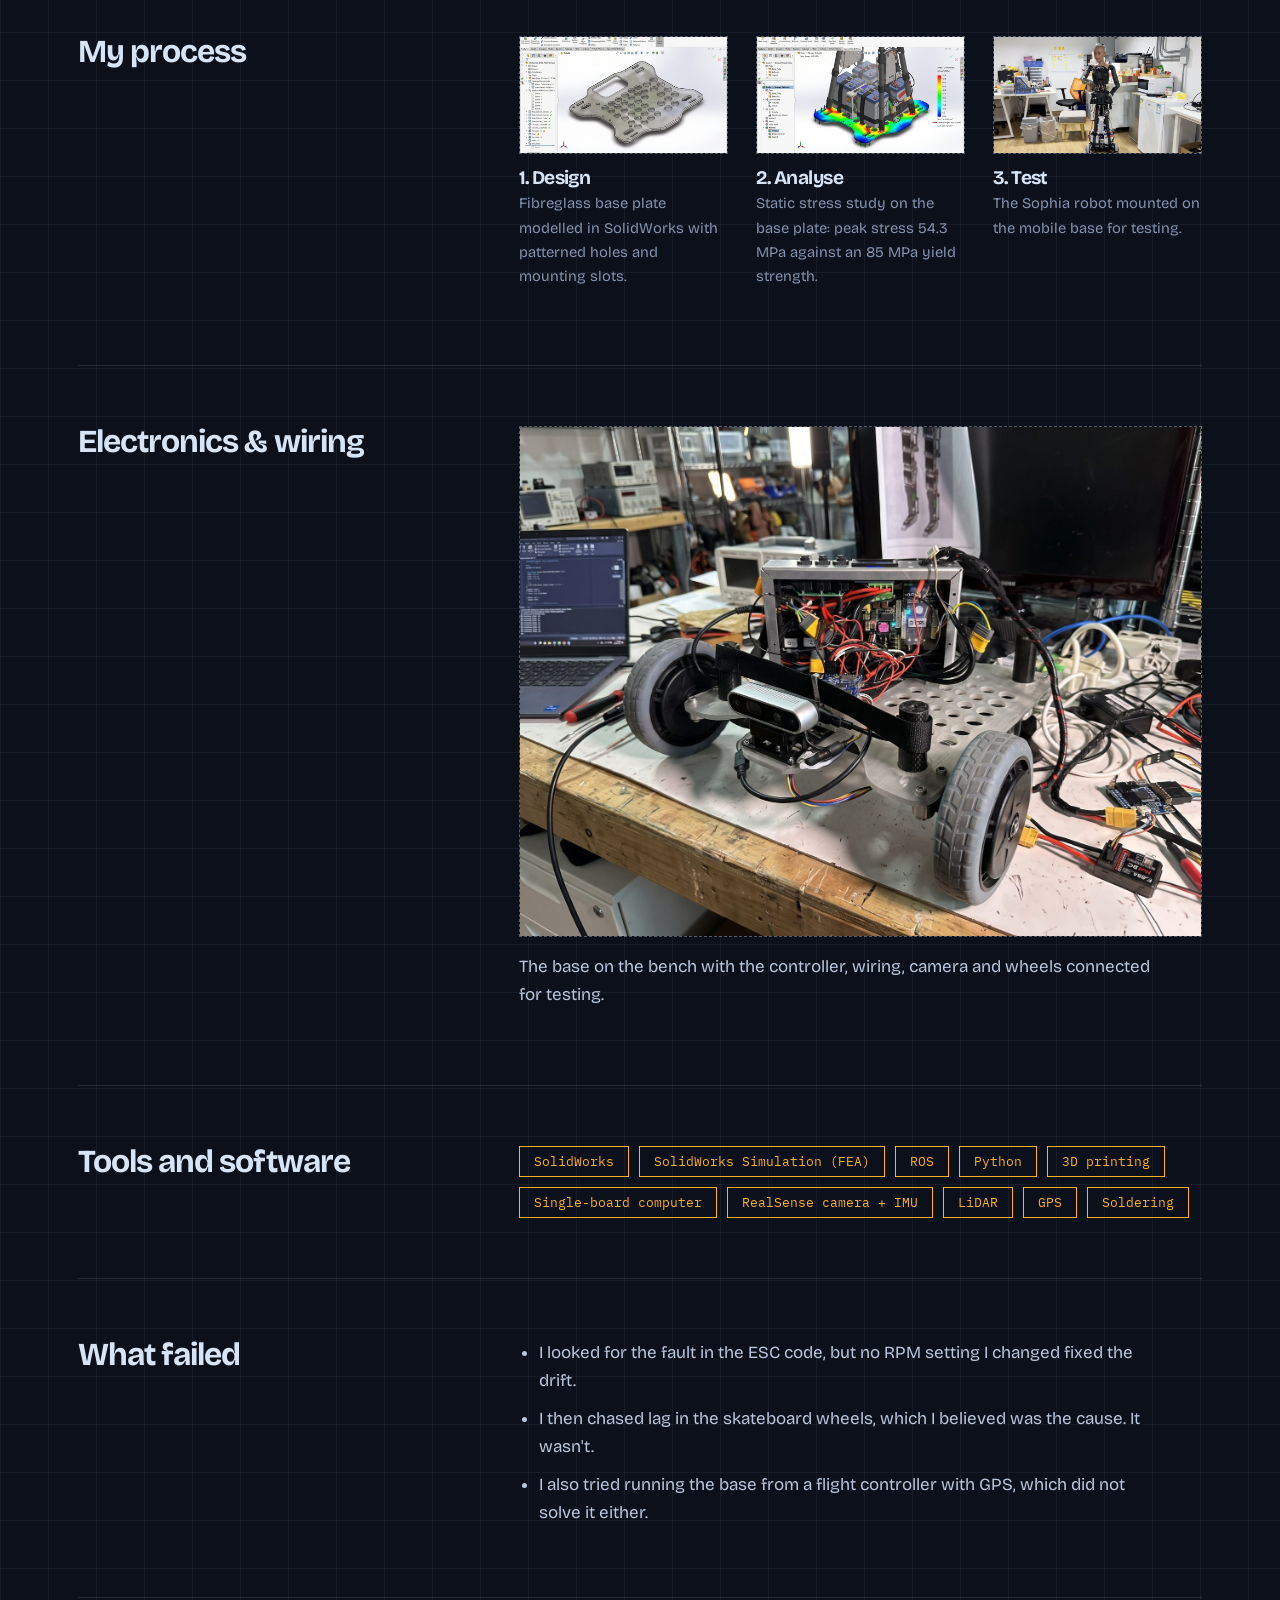
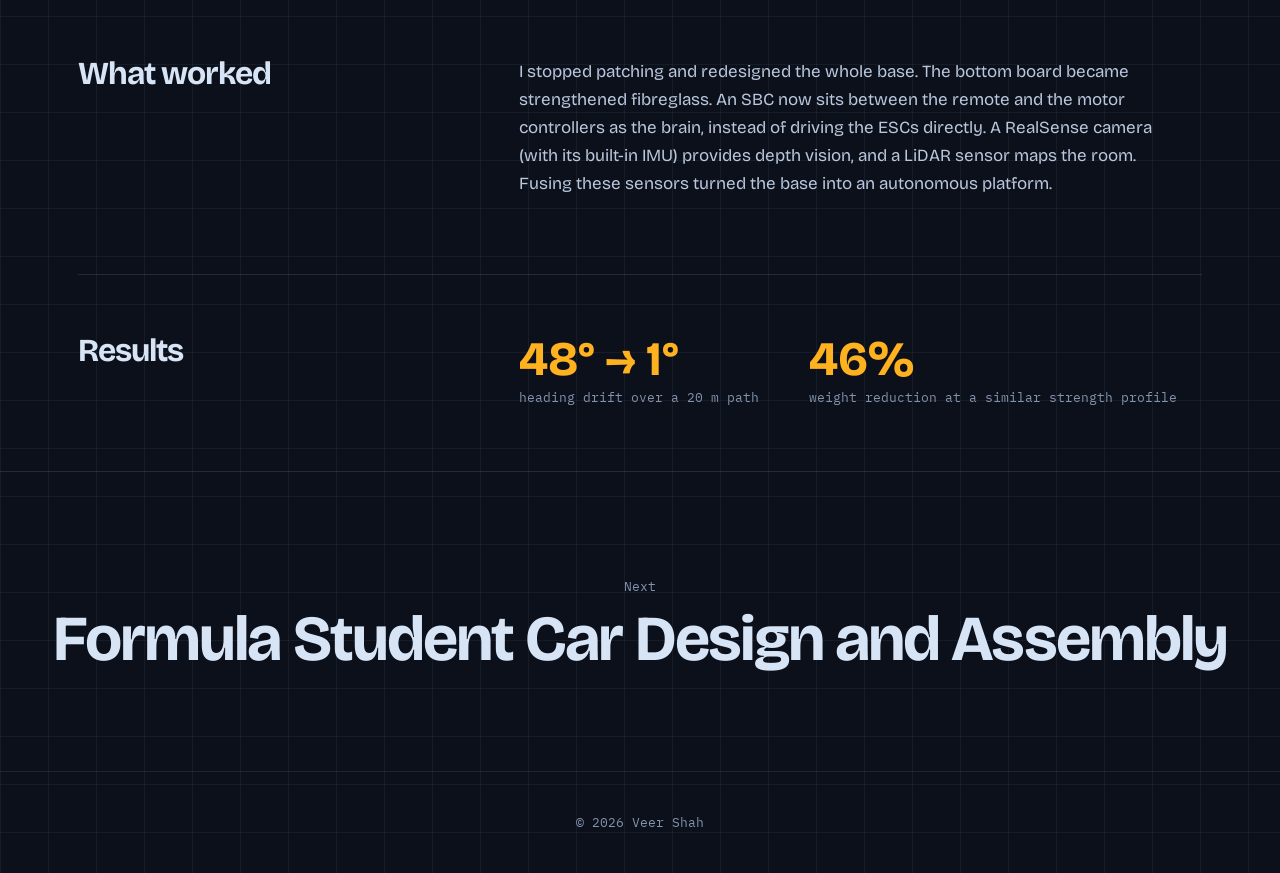
==== commit 8d89a51b: "Add files via upload" ====
--- a/project-1.html
+++ b/project-1.html
@@ -10,6 +10,7 @@
 <div class="blk rv"><h2>The problem</h2><div><p>The mobile base did not drive in a straight line, and it could only be moved with a remote control. To carry the Sophia robot, it needed to hold a heading and move on its own.</p></div></div>
 <div class="blk rv"><h2>My process</h2><div class="steps"><div><figure class="ph"><img src="assets/p1-cad.jpg" alt="SolidWorks model of the fiberglass base plate" loading="lazy"></figure><h3>1. Design</h3><p>Fibreglass base plate modelled in SolidWorks with patterned holes and mounting slots.</p></div><div><figure class="ph"><img src="assets/p1-fea.jpg" alt="SolidWorks Simulation stress plot on the base plate" loading="lazy"></figure><h3>2. Analyse</h3><p>Static stress study on the base plate: peak stress 54.3 MPa against an 85 MPa yield strength.</p></div><div><figure class="ph"><img src="assets/p1-testing.jpg" alt="Sophia robot standing on the mobile base during testing" loading="lazy"></figure><h3>3. Test</h3><p>The Sophia robot mounted on the mobile base for testing.</p></div></div></div>
 <div class="blk rv"><h2>Electronics &amp; wiring</h2><div><figure class="ph fit"><img src="assets/p1-wiring.jpg" alt="Mobile base on the workbench with controller, wiring, camera and wheels" loading="lazy"></figure><p style="margin-top:16px">The base on the bench with the controller, wiring, camera and wheels connected for testing.</p></div></div>
+<div class="blk rv"><h2>Tools and software</h2><div><div class="chips"><span>SolidWorks</span><span>SolidWorks Simulation (FEA)</span><span>ROS</span><span>Python</span><span>3D printing</span><span>Single-board computer</span><span>RealSense camera + IMU</span><span>LiDAR</span><span>GPS</span><span>Soldering</span></div></div></div>
 <div class="blk rv"><h2>What failed</h2><div><ul><li>I looked for the fault in the ESC code, but no RPM setting I changed fixed the drift.</li><li>I then chased lag in the skateboard wheels, which I believed was the cause. It wasn't.</li><li>I also tried running the base from a flight controller with GPS, which did not solve it either.</li></ul></div></div>
 <div class="blk rv"><h2>What worked</h2><div><p>I stopped patching and redesigned the whole base. The bottom board became strengthened fibreglass. An SBC now sits between the remote and the motor controllers as the brain, instead of driving the ESCs directly. A RealSense camera (with its built-in IMU) provides depth vision, and a LiDAR sensor maps the room. Fusing these sensors turned the base into an autonomous platform.</p></div></div>
 <div class="blk rv"><h2>Results</h2><div><div class="res"><div><b>48° → 1°</b><span class="mono">heading drift over a 20 m path</span></div><div><b>46%</b><span class="mono">weight reduction at a similar strength profile</span></div></div></div></div>
--- a/css/style.css
+++ b/css/style.css
@@ -79,3 +79,14 @@
 @media(prefers-reduced-motion:reduce){*{animation:none!important;transition:none!important}.rv,.hero h1 span{opacity:1;transform:none}}
 .ph.fit{aspect-ratio:auto;display:block}.ph.fit img{position:static;height:auto;display:block}
 .blk ul{padding-left:20px;color:#b9c6db;max-width:640px}.blk li{margin-bottom:10px}
+.flow{display:grid;grid-template-columns:repeat(4,1fr);gap:0;margin:8px 0 24px}
+.flow div{border:1px solid rgba(214,228,245,.25);padding:18px 16px;position:relative;font-size:.92rem;color:#b9c6db}
+.flow div+div{border-left:0}.flow b{display:block;color:var(--line);font-size:1.05rem;margin-bottom:4px}
+.flow div:not(:last-child)::after{content:"\2192";position:absolute;right:-11px;top:50%;transform:translateY(-50%);z-index:2;background:var(--bg);color:var(--acc);width:22px;text-align:center;animation:nudge 1.6s ease-in-out infinite}
+@keyframes nudge{50%{transform:translate(4px,-50%)}}
+.code{background:#0e1524;border:1px solid rgba(214,228,245,.15);padding:20px;font:.82rem/1.65 var(--mono);overflow-x:auto;color:#cfe0f7;white-space:pre;margin-bottom:12px}
+.chips{display:flex;flex-wrap:wrap;gap:10px}.chips span{border:1px solid var(--acc);color:var(--acc);padding:6px 14px;font:.82rem var(--mono)}
+@media(max-width:820px){.flow{grid-template-columns:1fr}.flow div+div{border-left:1px solid rgba(214,228,245,.25);border-top:0}.flow div:not(:last-child)::after{content:"\2193";right:auto;left:50%;top:auto;bottom:-11px;transform:translateX(-50%);animation:none}}
+.tg{display:grid;grid-template-columns:repeat(2,1fr);gap:22px 30px}.tg h3{font-size:1rem;margin-bottom:6px}.tg ul{padding:0}.tg li{list-style:none;font:.8rem/1.9 var(--mono);color:#b9c6db}.tg li i{font-style:normal;color:var(--acc)}
+@media(max-width:820px){.tg{grid-template-columns:1fr}}
+.tg3{grid-template-columns:repeat(3,1fr)}@media(max-width:820px){.tg3{grid-template-columns:1fr}}
